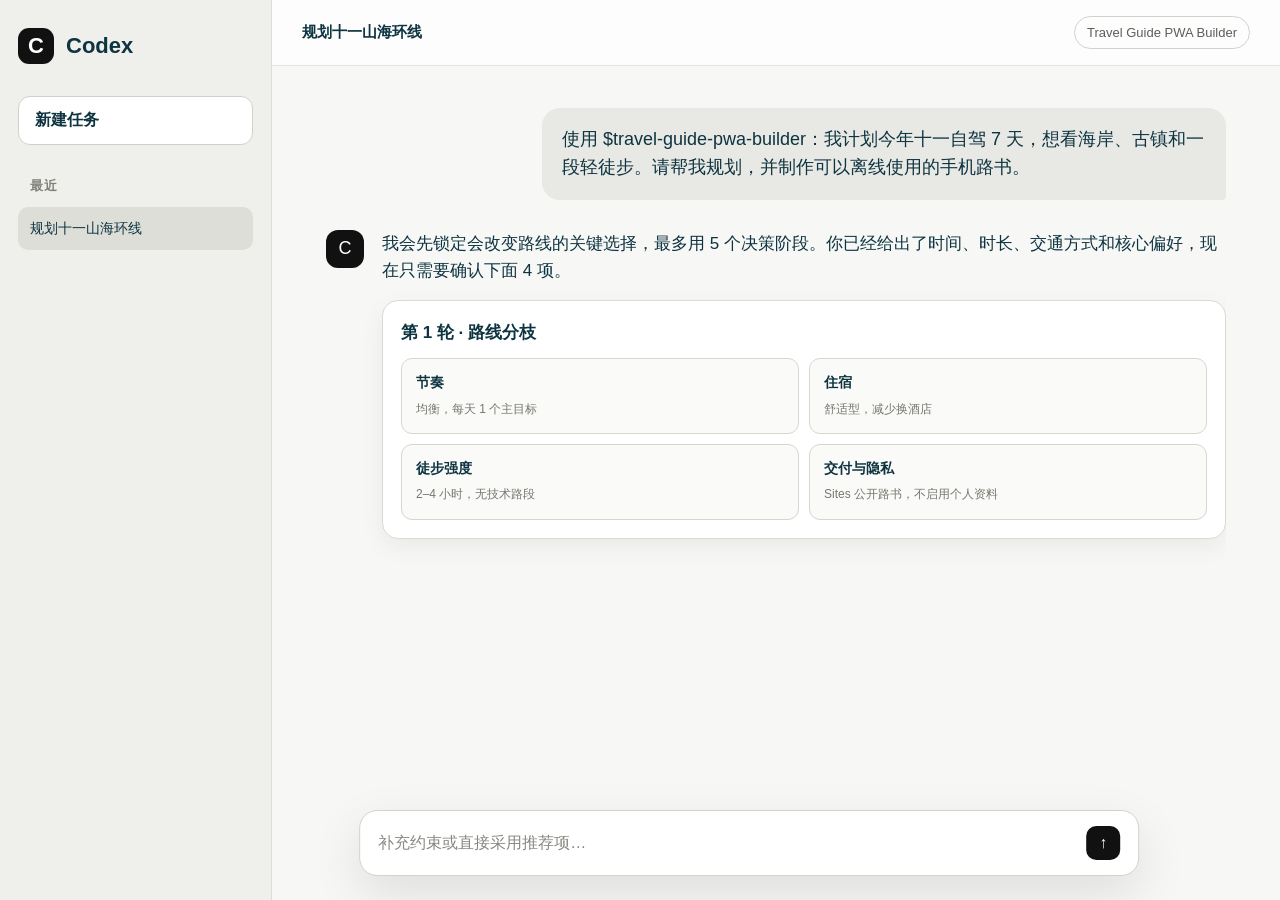
==== docs/demo-screenshots.html @ a0813d50 "Release travel guide skill 2.3" ====
<!doctype html>
<html lang="zh-CN">
<head>
  <meta charset="utf-8" />
  <meta name="viewport" content="width=device-width, initial-scale=1" />
  <title>Travel Guide PWA Builder documentation captures</title>
  <style>
    :root {
      color-scheme: light;
      --ink: #0d3440;
      --muted: #637a7d;
      --paper: #f7f1e6;
      --surface: #fffdf8;
      --nav: #073848;
      --teal: #0c8d8a;
      --gold: #e2a33f;
      --line: #dccdb6;
      --soft: #e2f2ef;
      --danger: #a94737;
      font-family: Inter, ui-sans-serif, -apple-system, BlinkMacSystemFont, "Segoe UI", "PingFang SC", sans-serif;
    }
    * { box-sizing: border-box; }
    html, body { margin: 0; width: 100%; height: 100%; overflow: hidden; background: #dfe8e7; color: var(--ink); }
    button { font: inherit; }
    .shot { display: none; width: 100vw; height: 100vh; }
    body[data-shot="chat"] .shot-chat,
    body[data-shot="home"] .shot-home,
    body[data-shot="map"] .shot-map { display: flex; }

    /* Codex conversation — the actual entry point before a guide exists. */
    .shot-chat { background: #f7f7f5; }
    .codex-sidebar { width: 272px; padding: 28px 18px; border-right: 1px solid #deded8; background: #efefec; }
    .codex-brand { display: flex; align-items: center; gap: 12px; font-size: 22px; font-weight: 700; }
    .codex-mark { width: 36px; height: 36px; border-radius: 11px; display: grid; place-items: center; color: white; background: #111; }
    .new-task { margin-top: 32px; padding: 13px 16px; border: 1px solid #d1d1cc; border-radius: 12px; background: white; font-weight: 650; }
    .side-label { margin: 32px 12px 12px; color: #81817b; font-size: 13px; font-weight: 700; letter-spacing: .08em; text-transform: uppercase; }
    .side-task { padding: 12px; border-radius: 10px; background: #deded9; font-size: 14px; line-height: 1.35; }
    .codex-main { flex: 1; display: flex; flex-direction: column; min-width: 0; }
    .codex-top { height: 66px; display: flex; align-items: center; justify-content: space-between; padding: 0 30px; border-bottom: 1px solid #e4e4de; background: rgba(255,255,255,.82); }
    .codex-top strong { font-size: 15px; }
    .model-pill { padding: 8px 12px; border: 1px solid #d2d2cb; border-radius: 999px; color: #5d5d58; font-size: 13px; }
    .conversation { width: min(900px, calc(100% - 72px)); margin: 0 auto; padding: 42px 0 126px; overflow: hidden; }
    .user-msg { margin-left: auto; width: 76%; padding: 18px 20px; border-radius: 18px 18px 4px 18px; background: #e8e8e4; font-size: 18px; line-height: 1.55; }
    .assistant-msg { margin-top: 30px; display: grid; grid-template-columns: 40px 1fr; gap: 16px; }
    .assistant-icon { width: 38px; height: 38px; border-radius: 12px; display: grid; place-items: center; background: #111; color: #fff; font-size: 18px; }
    .assistant-body { font-size: 17px; line-height: 1.6; }
    .decision-card { margin-top: 16px; padding: 18px; border: 1px solid #dbdbd4; border-radius: 16px; background: white; box-shadow: 0 8px 24px rgba(25, 35, 35, .06); }
    .decision-title { font-weight: 750; margin-bottom: 12px; }
    .decision-grid { display: grid; grid-template-columns: 1fr 1fr; gap: 10px; }
    .choice { padding: 12px 14px; border: 1px solid #d7d7d0; border-radius: 11px; background: #fafaf8; }
    .choice b { display: block; font-size: 14px; }
    .choice span { color: #777770; font-size: 12px; }
    .composer { position: absolute; left: 50%; bottom: 24px; transform: translateX(-36%); width: min(780px, 62vw); padding: 15px 18px; display: flex; align-items: center; justify-content: space-between; border: 1px solid #d3d3cd; border-radius: 18px; background: white; box-shadow: 0 18px 50px rgba(0,0,0,.1); color: #888881; }
    .send { width: 34px; height: 34px; border-radius: 10px; display: grid; place-items: center; color: white; background: #111; }

    /* Field home — browser-rendered product UI, not an illustration-only poster. */
    .shot-home { align-items: center; justify-content: center; gap: 70px; padding: 44px 80px; background: radial-gradient(circle at 20% 0%, #f6ead7 0, #dce8e6 44%, #c5d8d6 100%); }
    .phone { width: 420px; height: 830px; border: 12px solid #0d1c22; border-radius: 48px; overflow: hidden; background: var(--paper); box-shadow: 0 34px 80px rgba(9,37,45,.28); position: relative; }
    .phone-status { height: 40px; display: flex; align-items: center; justify-content: space-between; padding: 12px 24px 6px; color: white; background: var(--nav); font-size: 13px; font-weight: 700; }
    .app-head { padding: 16px 22px 20px; color: white; background: var(--nav); }
    .eyebrow { color: var(--gold); font-weight: 800; letter-spacing: .14em; font-size: 12px; }
    .app-head h1 { margin: 8px 0 2px; font-size: 28px; font-weight: 620; }
    .app-head p { margin: 0; color: #c9d9dd; font-size: 13px; }
    .phone-body { height: 682px; overflow: hidden; padding: 18px 18px 90px; }
    .countdown { padding: 12px 14px; border-left: 5px solid var(--gold); border-radius: 9px; color: #f5d59b; background: #174858; font-size: 15px; font-weight: 760; }
    .status-card { margin-top: 14px; padding: 16px; border: 1px solid var(--line); border-radius: 18px; background: var(--surface); }
    .status-row { display: flex; align-items: center; justify-content: space-between; }
    .day-badge { width: 54px; height: 54px; border-radius: 15px; display: grid; place-items: center; background: var(--gold); font-size: 20px; font-weight: 850; }
    .route-copy { flex: 1; padding-left: 12px; }
    .route-copy small { color: var(--muted); }
    .route-copy b { display: block; margin-top: 3px; font-size: 20px; }
    .next-label { margin-top: 16px; color: var(--muted); font-size: 12px; }
    .next-action { margin-top: 4px; font-size: 17px; font-weight: 760; }
    .deadline { margin-top: 12px; padding: 12px; border-left: 5px solid var(--danger); border-radius: 10px; background: #fbefeb; }
    .deadline small { color: var(--danger); font-weight: 800; }
    .deadline strong { display: block; margin-top: 3px; font-size: 18px; }
    .mini-actions { display: grid; grid-template-columns: repeat(3, 1fr); gap: 8px; margin-top: 14px; }
    .mini-action { padding: 11px 5px; text-align: center; border: 1px solid var(--line); border-radius: 11px; background: white; font-size: 12px; font-weight: 700; }
    .timeline { margin-top: 14px; padding: 14px; border: 1px solid var(--line); border-radius: 15px; background: rgba(255,255,255,.7); }
    .timeline h2 { margin: 0 0 10px; font-size: 15px; }
    .event { display: grid; grid-template-columns: 46px 1fr; gap: 10px; padding: 8px 0; border-top: 1px solid #e8ded0; font-size: 12px; }
    .event:first-of-type { border-top: 0; }
    .event time { color: var(--teal); font-weight: 800; }
    .bottom-nav { position: absolute; inset: auto 0 0; height: 76px; padding: 12px 13px 17px; display: grid; grid-template-columns: repeat(6,1fr); color: #bfd0d4; background: var(--nav); }
    .nav-item { text-align: center; font-size: 10px; }
    .nav-item i { display: block; margin: 0 auto 4px; width: 20px; height: 20px; border: 2px solid currentColor; border-radius: 6px; }
    .nav-item.active { color: white; }
    .story { width: min(650px, 48vw); }
    .story-kicker { color: #176765; font-size: 14px; font-weight: 850; letter-spacing: .12em; text-transform: uppercase; }
    .story h2 { margin: 12px 0 18px; color: #0a3945; font-size: 48px; line-height: 1.08; letter-spacing: -.03em; }
    .story p { margin: 0; color: #4c676b; font-size: 21px; line-height: 1.6; }
    .story-grid { display: grid; grid-template-columns: repeat(2,1fr); gap: 14px; margin-top: 28px; }
    .story-card { padding: 17px; border: 1px solid rgba(9,64,73,.16); border-radius: 16px; background: rgba(255,255,255,.58); }
    .story-card b { display: block; font-size: 16px; }
    .story-card span { display: block; margin-top: 6px; color: #647a7c; font-size: 13px; line-height: 1.45; }

    /* Landscape map and operation list. */
    .shot-map { background: var(--paper); }
    .side-nav { width: 118px; padding: 28px 14px; display: grid; align-content: center; gap: 22px; color: #bbd0d4; background: var(--nav); }
    .side-nav .nav-item { font-size: 12px; padding: 8px 0; border-radius: 12px; }
    .side-nav .nav-item.active { color: white; background: rgba(255,255,255,.1); }
    .map-main { flex: 1; padding: 26px 34px 30px; min-width: 0; }
    .map-title { display: flex; align-items: end; justify-content: space-between; }
    .map-title .eyebrow { color: #bd7720; }
    .map-title h1 { margin: 5px 0 0; font-size: 34px; }
    .map-title p { margin: 0; color: var(--muted); }
    .filters { display: flex; gap: 10px; margin: 22px 0 18px; overflow: hidden; }
    .filter { flex: 0 0 auto; padding: 10px 16px; border: 1px solid #cbb99d; border-radius: 999px; background: var(--surface); font-size: 13px; }
    .filter.active { border-color: var(--nav); color: white; background: var(--nav); }
    .map-workspace { height: calc(100vh - 166px); display: grid; grid-template-columns: minmax(0, 1.6fr) minmax(360px, .8fr); gap: 18px; }
    .map-frame { position: relative; isolation: isolate; overflow: hidden; border: 1px solid #bba98c; border-radius: 18px; background: #aad5de; }
    .landmass { position: absolute; inset: 0; background: linear-gradient(14deg, transparent 0 37%, #eef0e6 37% 73%, transparent 73%), linear-gradient(164deg, #dbe6d0 0 25%, transparent 25% 62%, #e8e3cb 62%); opacity: .95; }
    .road { position: absolute; height: 5px; transform-origin: left center; border-radius: 8px; background: var(--gold); box-shadow: 0 0 0 2px rgba(255,255,255,.65); }
    .r1 { left: 18%; top: 62%; width: 46%; transform: rotate(-13deg); }
    .r2 { left: 55%; top: 52%; width: 30%; transform: rotate(16deg); }
    .route-dash { position: absolute; left: 15%; top: 47%; width: 72%; height: 120px; border-top: 5px dashed #bc563c; border-radius: 50%; transform: rotate(4deg); }
    .pin { position: absolute; width: 38px; height: 38px; display: grid; place-items: center; border: 3px solid white; border-radius: 50% 50% 50% 9px; transform: rotate(-45deg); color: white; background: var(--teal); box-shadow: 0 6px 16px rgba(5,45,55,.26); font-size: 12px; font-weight: 800; }
    .pin span { transform: rotate(45deg); }
    .p1 { left: 19%; top: 56%; } .p2 { left: 38%; top: 43%; } .p3 { left: 61%; top: 52%; } .p4 { left: 80%; top: 68%; }
    .map-controls { position: absolute; left: 18px; right: 18px; bottom: 16px; display: grid; grid-template-columns: auto 1fr auto; align-items: center; gap: 12px; z-index: 10; pointer-events: none; }
    .control { min-height: 42px; padding: 10px 14px; border: 1px solid #b9b1a3; border-radius: 12px; background: rgba(255,255,255,.94); box-shadow: 0 6px 18px rgba(0,0,0,.12); font-size: 12px; font-weight: 750; pointer-events: auto; }
    .legend { justify-self: center; display: flex; gap: 16px; }
    .legend b::before { content: ""; display: inline-block; width: 18px; height: 4px; margin-right: 6px; vertical-align: middle; border-radius: 4px; background: var(--gold); }
    .legend b:last-child::before { background: #bc563c; }
    .place-list { display: flex; flex-direction: column; min-width: 0; overflow: hidden; border: 1px solid var(--line); border-radius: 18px; background: var(--surface); }
    .list-head { padding: 18px; display: flex; justify-content: space-between; border-bottom: 1px solid var(--line); background: white; }
    .list-head strong { font-size: 18px; }
    .list-body { overflow: hidden; padding: 0 18px; }
    .place { padding: 16px 0; border-bottom: 1px solid #e6dccd; }
    .place-title { display: flex; gap: 12px; align-items: start; }
    .place-num { color: var(--gold); font-weight: 850; }
    .place b { display: block; }
    .place small { color: var(--muted); }
    .place-actions { display: grid; grid-template-columns: repeat(3,1fr); gap: 8px; margin: 12px 0 0 28px; }
    .place-actions span { padding: 8px 6px; border: 1px solid #c7dbd9; border-radius: 8px; color: #087a77; text-align: center; font-size: 11px; font-weight: 800; }
  </style>
</head>
<body>
  <section class="shot shot-chat">
    <aside class="codex-sidebar">
      <div class="codex-brand"><span class="codex-mark">C</span><span>Codex</span></div>
      <div class="new-task" data-i18n="newTask"></div>
      <div class="side-label" data-i18n="recent"></div>
      <div class="side-task" data-i18n="taskTitle"></div>
    </aside>
    <main class="codex-main">
      <header class="codex-top"><strong data-i18n="taskTitle"></strong><span class="model-pill">Travel Guide PWA Builder</span></header>
      <div class="conversation">
        <div class="user-msg" data-i18n="prompt"></div>
        <div class="assistant-msg">
          <span class="assistant-icon">C</span>
          <div class="assistant-body">
            <div data-i18n="reply"></div>
            <div class="decision-card">
              <div class="decision-title" data-i18n="decisionTitle"></div>
              <div class="decision-grid">
                <div class="choice"><b data-i18n="choice1"></b><span data-i18n="choice1d"></span></div>
                <div class="choice"><b data-i18n="choice2"></b><span data-i18n="choice2d"></span></div>
                <div class="choice"><b data-i18n="choice3"></b><span data-i18n="choice3d"></span></div>
                <div class="choice"><b data-i18n="choice4"></b><span data-i18n="choice4d"></span></div>
              </div>
            </div>
          </div>
        </div>
      </div>
      <div class="composer"><span data-i18n="composer"></span><span class="send">↑</span></div>
    </main>
  </section>

  <section class="shot shot-home">
    <div class="phone">
      <div class="phone-status"><span>09:41</span><span>● ● ▰</span></div>
      <header class="app-head"><span class="eyebrow">FIELD GUIDE</span><h1 data-i18n="trip"></h1><p data-i18n="tripSub"></p></header>
      <div class="phone-body">
        <div class="countdown" data-i18n="countdown"></div>
        <article class="status-card">
          <div class="status-row"><span class="day-badge">D3</span><div class="route-copy"><small data-i18n="today"></small><b data-i18n="route"></b></div></div>
          <div class="next-label" data-i18n="next"></div><div class="next-action" data-i18n="nextAction"></div>
          <div class="deadline"><small>HARD DEADLINE</small><strong data-i18n="deadline"></strong></div>
          <div class="mini-actions"><div class="mini-action" data-i18n="ticket"></div><div class="mini-action" data-i18n="map"></div><div class="mini-action">PLAN B</div></div>
        </article>
        <section class="timeline"><h2 data-i18n="timeline"></h2><div class="event"><time>09:00</time><span data-i18n="event1"></span></div><div class="event"><time>12:10</time><span data-i18n="event2"></span></div><div class="event"><time>17:20</time><span data-i18n="event3"></span></div></section>
      </div>
      <nav class="bottom-nav"><span class="nav-item active"><i></i><span data-i18n="home"></span></span><span class="nav-item"><i></i><span data-i18n="itinerary"></span></span><span class="nav-item"><i></i><span data-i18n="map"></span></span><span class="nav-item"><i></i><span data-i18n="guide"></span></span><span class="nav-item"><i></i><span data-i18n="tools"></span></span><span class="nav-item"><i></i><span data-i18n="my"></span></span></nav>
    </div>
    <div class="story"><div class="story-kicker" data-i18n="storyKicker"></div><h2 data-i18n="storyTitle"></h2><p data-i18n="storyBody"></p><div class="story-grid"><div class="story-card"><b data-i18n="story1"></b><span data-i18n="story1d"></span></div><div class="story-card"><b data-i18n="story2"></b><span data-i18n="story2d"></span></div><div class="story-card"><b data-i18n="story3"></b><span data-i18n="story3d"></span></div><div class="story-card"><b data-i18n="story4"></b><span data-i18n="story4d"></span></div></div></div>
  </section>

  <section class="shot shot-map">
    <main class="map-main">
      <header class="map-title"><div><span class="eyebrow">INTERACTIVE MAP</span><h1 data-i18n="mapTitle"></h1></div><p data-i18n="mapSub"></p></header>
      <div class="filters"><span class="filter active" data-i18n="wholeTrip"></span><span class="filter">D1 · 10/01</span><span class="filter">D2 · 10/02</span><span class="filter">D3 · 10/03</span><span class="filter" data-i18n="coast"></span><span class="filter" data-i18n="mountain"></span></div>
      <div class="map-workspace">
        <div class="map-frame"><div class="landmass"></div><div class="road r1"></div><div class="road r2"></div><div class="route-dash"></div><div class="pin p1"><span>1</span></div><div class="pin p2"><span>4</span></div><div class="pin p3"><span>8</span></div><div class="pin p4"><span>12</span></div><div class="map-controls"><div class="control" data-i18n="exitLandscape"></div><div class="control legend"><b data-i18n="roadRail"></b><b data-i18n="flight"></b></div><div class="control" data-i18n="locate"></div></div></div>
        <aside class="place-list"><div class="list-head"><strong data-i18n="pointList"></strong><span data-i18n="count"></span></div><div class="list-body"><article class="place"><div class="place-title"><span class="place-num">1</span><div><b data-i18n="place1"></b><small>D1 · 10/01 · 09:20</small></div></div><div class="place-actions"><span data-i18n="focus"></span><span data-i18n="dayTrip"></span><span data-i18n="navigate"></span></div></article><article class="place"><div class="place-title"><span class="place-num">4</span><div><b data-i18n="place2"></b><small>D3 · 10/03 · 11:40</small></div></div><div class="place-actions"><span data-i18n="focus"></span><span data-i18n="deepGuide"></span><span data-i18n="navigate"></span></div></article><article class="place"><div class="place-title"><span class="place-num">8</span><div><b data-i18n="place3"></b><small>D5 · 10/05 · 08:00</small></div></div><div class="place-actions"><span data-i18n="focus"></span><span data-i18n="dayTrip"></span><span data-i18n="navigate"></span></div></article></div></aside>
      </div>
    </main>
    <nav class="side-nav"><span class="nav-item"><i></i><span data-i18n="home"></span></span><span class="nav-item"><i></i><span data-i18n="itinerary"></span></span><span class="nav-item active"><i></i><span data-i18n="map"></span></span><span class="nav-item"><i></i><span data-i18n="guide"></span></span><span class="nav-item"><i></i><span data-i18n="tools"></span></span><span class="nav-item"><i></i><span data-i18n="my"></span></span></nav>
  </section>

  <script>
    const params = new URLSearchParams(location.search);
    const lang = params.get('lang') === 'en' ? 'en' : 'zh';
    document.body.dataset.shot = params.get('shot') || 'chat';
    document.documentElement.lang = lang === 'zh' ? 'zh-CN' : 'en';
    const copy = {
      zh: {
        newTask:'新建任务', recent:'最近', taskTitle:'规划十一山海环线', prompt:'使用 $travel-guide-pwa-builder：我计划今年十一自驾 7 天，想看海岸、古镇和一段轻徒步。请帮我规划，并制作可以离线使用的手机路书。', reply:'我会先锁定会改变路线的关键选择，最多用 5 个决策阶段。你已经给出了时间、时长、交通方式和核心偏好，现在只需要确认下面 4 项。', decisionTitle:'第 1 轮 · 路线分枝', choice1:'节奏', choice1d:'均衡，每天 1 个主目标', choice2:'住宿', choice2d:'舒适型，减少换酒店', choice3:'徒步强度', choice3d:'2–4 小时，无技术路段', choice4:'交付与隐私', choice4d:'Sites 公开路书，不启用个人资料', composer:'补充约束或直接采用推荐项…',
        trip:'2030 山海环线', tripSub:'7 天 · 可离线现场执行', countdown:'距出发还有 12 天', today:'10月3日 周四', route:'海港市 → 山谷镇', next:'下一步', nextAction:'12:10 前结束午餐，前往东站', deadline:'13:05 最晚进入检票区', ticket:'票务', map:'地图', timeline:'今日执行主线', event1:'退房后寄存行李，步行游览旧港', event2:'取行李并前往东站', event3:'抵达山谷镇，入住后只安排晚餐', home:'首页', itinerary:'行程', guide:'指南', tools:'工具', my:'我的', storyKicker:'FIELD-FIRST DELIVERY', storyTitle:'10 秒内回答现场最重要的四个问题', storyBody:'路书优先呈现当前阶段、下一步、硬时限和失败分枝。百科内容退居二线，离线核心页面不依赖地图或实时服务才能打开。', story1:'动态首页', story1d:'按日期切换当前日，并明确区分预览与今天。', story2:'具体转场', story2d:'站点、时刻、缓冲、交通方式与备选路径。', story3:'受控更新', story3d:'显式检查完整应用版本，不把代码更新与私人同步混为一谈。', story4:'隐私分层', story4d:'公开路书与授权后的个人票据、住宿和成员记录隔离。',
        mapTitle:'互动地图', mapSub:'地图与点位清单在横屏下并排工作', wholeTrip:'全程', coast:'海岸段', mountain:'山地区', exitLandscape:'退出横屏', roadRail:'公路 / 铁路', flight:'航班', locate:'定位我', pointList:'点位清单', count:'共 12 项', place1:'抵达海港中央站', place2:'白塔观景台', place3:'山谷游客中心', focus:'定位', dayTrip:'当日行程', navigate:'导航', deepGuide:'深导'
      },
      en: {
        newTask:'New task', recent:'Recent', taskTitle:'Plan an autumn coast-and-mountains loop', prompt:'Use $travel-guide-pwa-builder. I am planning a seven-day self-drive trip in early October with a coast, historic towns, and one easy hike. Plan it and build a mobile guide that works offline.', reply:'I will first lock the choices that can change the route, using no more than five decision stages. You already supplied the dates, duration, transport, and anchor experiences, so only these four choices remain.', decisionTitle:'Stage 1 · Route branches', choice1:'Pace', choice1d:'Balanced, one anchor per day', choice2:'Stays', choice2d:'Comfortable, fewer hotel changes', choice3:'Hike level', choice3d:'2–4 hours, non-technical', choice4:'Delivery & privacy', choice4d:'Public Sites guide, no personal mode', composer:'Add a constraint or accept the recommended choices…',
        trip:'2030 Coast & Mountains Loop', tripSub:'7 days · field-ready offline guide', countdown:'12 days until departure', today:'Thu, October 3', route:'Harbor City → Valley Town', next:'Next action', nextAction:'Finish lunch by 12:10 and leave for East Station', deadline:'13:05 latest entry to the boarding area', ticket:'Tickets', map:'Map', timeline:'Today’s execution line', event1:'Check out, store luggage, walk through the old port', event2:'Collect luggage and leave for East Station', event3:'Arrive in Valley Town; check in and keep the evening light', home:'Home', itinerary:'Itinerary', guide:'Guides', tools:'Tools', my:'My', storyKicker:'FIELD-FIRST DELIVERY', storyTitle:'Answer the four critical field questions in ten seconds', storyBody:'The guide leads with current stage, next action, hard deadline, and failure branch. Encyclopedia content is secondary, and core offline pages do not depend on maps or live services to open.', story1:'Dynamic home', story1d:'Switches to the correct day and separates previews from today.', story2:'Concrete transfers', story2d:'Exact station, time, buffer, transport, and fallback path.', story3:'Controlled updates', story3d:'Checks the complete app release without confusing code updates and personal sync.', story4:'Privacy layers', story4d:'Separates the public guide from authorized tickets, stays, and member records.',
        mapTitle:'Interactive map', mapSub:'Map and place list work side by side in landscape', wholeTrip:'Whole trip', coast:'Coast phase', mountain:'Mountain phase', exitLandscape:'Exit landscape', roadRail:'Road / rail', flight:'Flight', locate:'Locate me', pointList:'Place list', count:'12 places', place1:'Arrive at Harbor Central', place2:'White Tower viewpoint', place3:'Valley visitor center', focus:'Focus', dayTrip:'Day plan', navigate:'Navigate', deepGuide:'Guide'
      }
    };
    document.querySelectorAll('[data-i18n]').forEach((node) => { node.textContent = copy[lang][node.dataset.i18n] || node.dataset.i18n; });
  </script>
</body>
</html>
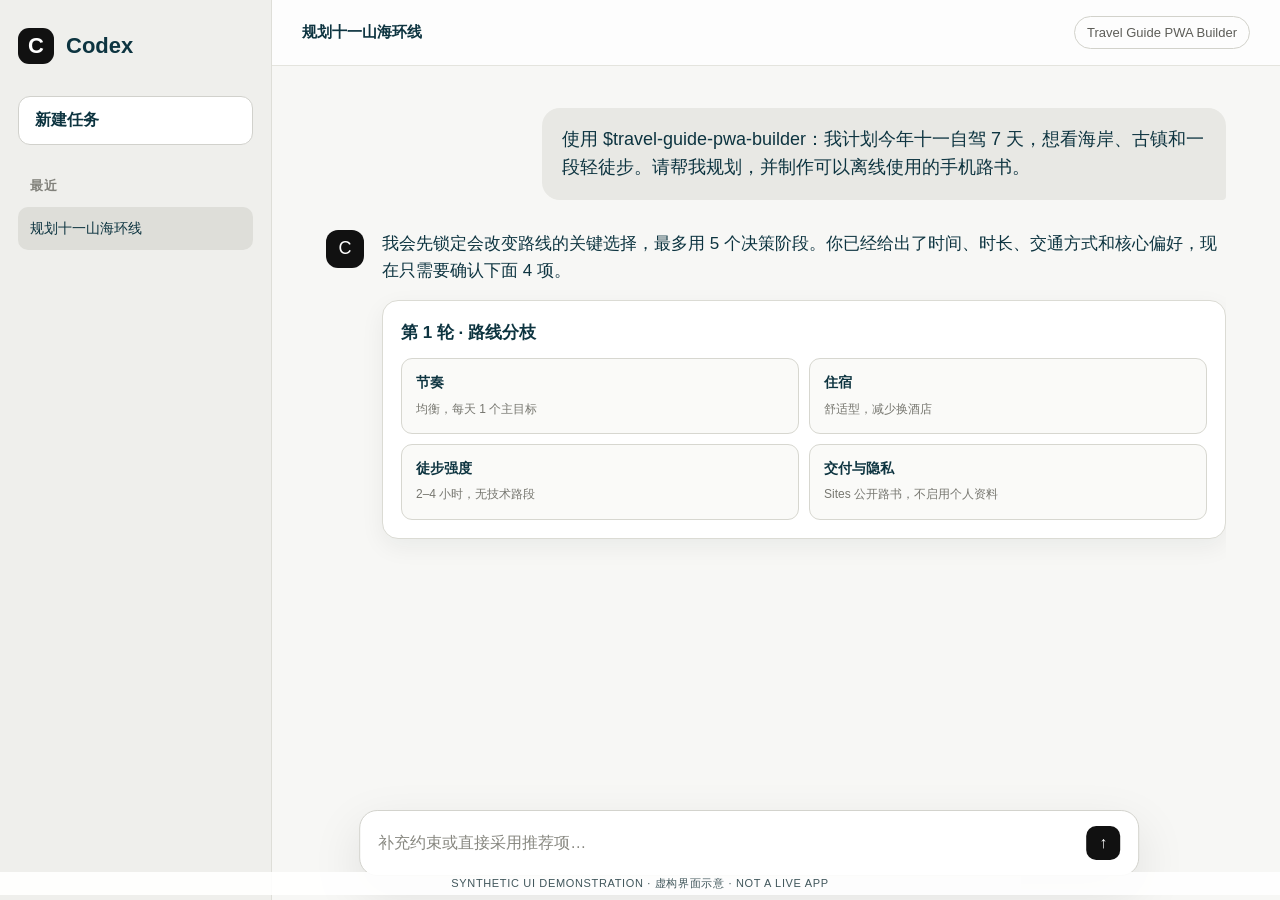
==== commit 7772a10d: "feat: release 2.4.0 itinerary updates and reliable public audits" ====
--- a/docs/demo-screenshots.html
+++ b/docs/demo-screenshots.html
@@ -25,9 +25,10 @@
     .shot { display: none; width: 100vw; height: 100vh; }
     body[data-shot="chat"] .shot-chat,
     body[data-shot="home"] .shot-home,
-    body[data-shot="map"] .shot-map { display: flex; }
-
-    /* Codex conversation — the actual entry point before a guide exists. */
+    body[data-shot="map"] .shot-map,
+    body[data-shot="logistics"] .shot-logistics { display: flex; }
+
+    /* Synthetic illustration of the conversation entry point; not a real app screenshot. */
     .shot-chat { background: #f7f7f5; }
     .codex-sidebar { width: 272px; padding: 28px 18px; border-right: 1px solid #deded8; background: #efefec; }
     .codex-brand { display: flex; align-items: center; gap: 12px; font-size: 22px; font-weight: 700; }
@@ -53,9 +54,9 @@
     .composer { position: absolute; left: 50%; bottom: 24px; transform: translateX(-36%); width: min(780px, 62vw); padding: 15px 18px; display: flex; align-items: center; justify-content: space-between; border: 1px solid #d3d3cd; border-radius: 18px; background: white; box-shadow: 0 18px 50px rgba(0,0,0,.1); color: #888881; }
     .send { width: 34px; height: 34px; border-radius: 10px; display: grid; place-items: center; color: white; background: #111; }
 
-    /* Field home — browser-rendered product UI, not an illustration-only poster. */
+    /* Synthetic field-home illustration; not a functional starter application. */
     .shot-home { align-items: center; justify-content: center; gap: 70px; padding: 44px 80px; background: radial-gradient(circle at 20% 0%, #f6ead7 0, #dce8e6 44%, #c5d8d6 100%); }
-    .phone { width: 420px; height: 830px; border: 12px solid #0d1c22; border-radius: 48px; overflow: hidden; background: var(--paper); box-shadow: 0 34px 80px rgba(9,37,45,.28); position: relative; }
+    .phone { width: 420px; height: 860px; border: 12px solid #0d1c22; border-radius: 48px; overflow: hidden; background: var(--paper); box-shadow: 0 34px 80px rgba(9,37,45,.28); position: relative; }
     .phone-status { height: 40px; display: flex; align-items: center; justify-content: space-between; padding: 12px 24px 6px; color: white; background: var(--nav); font-size: 13px; font-weight: 700; }
     .app-head { padding: 16px 22px 20px; color: white; background: var(--nav); }
     .eyebrow { color: var(--gold); font-weight: 800; letter-spacing: .14em; font-size: 12px; }
@@ -107,7 +108,7 @@
     .filters { display: flex; gap: 10px; margin: 22px 0 18px; overflow: hidden; }
     .filter { flex: 0 0 auto; padding: 10px 16px; border: 1px solid #cbb99d; border-radius: 999px; background: var(--surface); font-size: 13px; }
     .filter.active { border-color: var(--nav); color: white; background: var(--nav); }
-    .map-workspace { height: calc(100vh - 166px); display: grid; grid-template-columns: minmax(0, 1.6fr) minmax(360px, .8fr); gap: 18px; }
+    .map-workspace { height: calc(100vh - 210px); display: grid; grid-template-columns: minmax(0, 1.6fr) minmax(360px, .8fr); gap: 18px; }
     .map-frame { position: relative; isolation: isolate; overflow: hidden; border: 1px solid #bba98c; border-radius: 18px; background: #aad5de; }
     .landmass { position: absolute; inset: 0; background: linear-gradient(14deg, transparent 0 37%, #eef0e6 37% 73%, transparent 73%), linear-gradient(164deg, #dbe6d0 0 25%, transparent 25% 62%, #e8e3cb 62%); opacity: .95; }
     .road { position: absolute; height: 5px; transform-origin: left center; border-radius: 8px; background: var(--gold); box-shadow: 0 0 0 2px rgba(255,255,255,.65); }
@@ -133,6 +134,16 @@
     .place small { color: var(--muted); }
     .place-actions { display: grid; grid-template-columns: repeat(3,1fr); gap: 8px; margin: 12px 0 0 28px; }
     .place-actions span { padding: 8px 6px; border: 1px solid #c7dbd9; border-radius: 8px; color: #087a77; text-align: center; font-size: 11px; font-weight: 800; }
+
+    body::after {content:"SYNTHETIC UI DEMONSTRATION · 虚构界面示意 · NOT A LIVE APP";position:fixed;bottom:5px;left:0;right:0;text-align:center;font-size:11px;letter-spacing:.06em;color:#40565b;background:rgba(255,255,255,.9);padding:4px;z-index:100;}
+    .shot-logistics {flex-direction:column;padding:46px 60px;background:var(--paper);gap:22px;}
+    .logistics-head h1 {font-size:38px;margin:8px 0;}.logistics-head p {margin:0;color:var(--muted);font-size:18px;}
+    .logistics-grid {display:grid;grid-template-columns:1fr 1fr;gap:20px;}
+    .logistics-card {background:var(--surface);border:1px solid var(--line);border-radius:18px;padding:24px;}
+    .logistics-card h2{margin:8px 0 15px;font-size:25px;}.logistics-card p {font-size:17px;line-height:1.55;margin:10px 0;}
+    .logistics-card .label {color:var(--teal);font-size:12px;letter-spacing:.09em;font-weight:800;}
+    .logistics-bottom {display:grid;grid-template-columns:1.2fr 1fr;gap:20px;}.logistics-card.accent {background:var(--soft);}
+    .map-frame::after {content:"SCHEMATIC ONLY · 非导航地图";position:absolute;top:16px;left:16px;padding:8px;background:rgba(255,255,255,.9);font-size:12px;color:var(--ink);}
   </style>
 </head>
 <body>
@@ -198,6 +209,16 @@
     <nav class="side-nav"><span class="nav-item"><i></i><span data-i18n="home"></span></span><span class="nav-item"><i></i><span data-i18n="itinerary"></span></span><span class="nav-item active"><i></i><span data-i18n="map"></span></span><span class="nav-item"><i></i><span data-i18n="guide"></span></span><span class="nav-item"><i></i><span data-i18n="tools"></span></span><span class="nav-item"><i></i><span data-i18n="my"></span></span></nav>
   </section>
 
+
+  <section class="shot shot-logistics">
+    <header class="logistics-head"><span class="eyebrow">ITINERARY-LEVEL UPDATE · 2.4.0</span><h1 data-i18n="logTitle"></h1><p data-i18n="logSub"></p></header>
+    <div class="logistics-grid">
+      <article class="logistics-card"><span class="label">LUNCH · PRIMARY / BACKUP</span><h2 data-i18n="lunchName"></h2><p data-i18n="lunchFit"></p><p data-i18n="lunchTime"></p><p data-i18n="lunchBackup"></p></article>
+      <article class="logistics-card"><span class="label">DINNER · PRIMARY / BACKUP</span><h2 data-i18n="dinnerName"></h2><p data-i18n="dinnerFit"></p><p data-i18n="dinnerTime"></p><p data-i18n="dinnerBackup"></p></article>
+    </div>
+    <div class="logistics-bottom"><article class="logistics-card"><span class="label">BASE HOTEL · CONDITIONS FIRST</span><h2 data-i18n="hotelTitle"></h2><p data-i18n="hotelStorage"></p><p data-i18n="hotelCheck"></p></article><article class="logistics-card accent"><span class="label">PREPARE TONIGHT · RECOVER TOMORROW</span><h2 data-i18n="prepTitle"></h2><p data-i18n="prepItems"></p><p data-i18n="recovery"></p></article></div>
+  </section>
+
   <script>
     const params = new URLSearchParams(location.search);
     const lang = params.get('lang') === 'en' ? 'en' : 'zh';
@@ -206,13 +227,13 @@
     const copy = {
       zh: {
         newTask:'新建任务', recent:'最近', taskTitle:'规划十一山海环线', prompt:'使用 $travel-guide-pwa-builder：我计划今年十一自驾 7 天，想看海岸、古镇和一段轻徒步。请帮我规划，并制作可以离线使用的手机路书。', reply:'我会先锁定会改变路线的关键选择，最多用 5 个决策阶段。你已经给出了时间、时长、交通方式和核心偏好，现在只需要确认下面 4 项。', decisionTitle:'第 1 轮 · 路线分枝', choice1:'节奏', choice1d:'均衡，每天 1 个主目标', choice2:'住宿', choice2d:'舒适型，减少换酒店', choice3:'徒步强度', choice3d:'2–4 小时，无技术路段', choice4:'交付与隐私', choice4d:'Sites 公开路书，不启用个人资料', composer:'补充约束或直接采用推荐项…',
-        trip:'2030 山海环线', tripSub:'7 天 · 可离线现场执行', countdown:'距出发还有 12 天', today:'10月3日 周四', route:'海港市 → 山谷镇', next:'下一步', nextAction:'12:10 前结束午餐，前往东站', deadline:'13:05 最晚进入检票区', ticket:'票务', map:'地图', timeline:'今日执行主线', event1:'退房后寄存行李，步行游览旧港', event2:'取行李并前往东站', event3:'抵达山谷镇，入住后只安排晚餐', home:'首页', itinerary:'行程', guide:'指南', tools:'工具', my:'我的', storyKicker:'FIELD-FIRST DELIVERY', storyTitle:'10 秒内回答现场最重要的四个问题', storyBody:'路书优先呈现当前阶段、下一步、硬时限和失败分枝。百科内容退居二线，离线核心页面不依赖地图或实时服务才能打开。', story1:'动态首页', story1d:'按日期切换当前日，并明确区分预览与今天。', story2:'具体转场', story2d:'站点、时刻、缓冲、交通方式与备选路径。', story3:'受控更新', story3d:'显式检查完整应用版本，不把代码更新与私人同步混为一谈。', story4:'隐私分层', story4d:'公开路书与授权后的个人票据、住宿和成员记录隔离。',
-        mapTitle:'互动地图', mapSub:'地图与点位清单在横屏下并排工作', wholeTrip:'全程', coast:'海岸段', mountain:'山地区', exitLandscape:'退出横屏', roadRail:'公路 / 铁路', flight:'航班', locate:'定位我', pointList:'点位清单', count:'共 12 项', place1:'抵达海港中央站', place2:'白塔观景台', place3:'山谷游客中心', focus:'定位', dayTrip:'当日行程', navigate:'导航', deepGuide:'深导'
+        trip:'2030 山海环线', tripSub:'7 天 · 可离线现场执行', countdown:'行前预览 · 距出发还有 12 天', today:'10月3日 周四', route:'海港市 → 山谷镇', next:'下一步', nextAction:'12:10 前结束午餐，前往东站', deadline:'13:05 最晚进入检票区', ticket:'票务', map:'地图', timeline:'预览当日执行主线', event1:'退房后寄存行李，步行游览旧港', event2:'取行李并前往东站', event3:'抵达山谷镇，入住后只安排晚餐', home:'首页', itinerary:'行程', guide:'指南', tools:'工具', my:'我的', storyKicker:'FIELD-FIRST DELIVERY', storyTitle:'10 秒内回答现场最重要的四个问题', storyBody:'路书优先呈现当前阶段、下一步、硬时限和失败分枝。百科内容退居二线，离线核心页面不依赖地图或实时服务才能打开。', story1:'动态首页', story1d:'按日期切换当前日，并明确区分预览与今天。', story2:'具体转场', story2d:'站点、时刻、缓冲、交通方式与备选路径。', story3:'受控更新', story3d:'显式检查完整应用版本，不把代码更新与私人同步混为一谈。', story4:'隐私分层', story4d:'公开路书与授权后的个人票据、住宿和成员记录隔离。',
+        logTitle:'围绕旅程安排吃、住与恢复',logSub:'D4 · 虚构港湾行程｜已订交通保持不变，其他安排服务于转场',lunchName:'东站市场简餐区',lunchFit:'结束旧港散步后顺路用餐，不跨城找名店。',lunchTime:'11:30–12:10 · 40分钟 · 人均预算待核',lunchBackup:'Backup：站内现成轻食；排队超过10分钟就切换。',dinnerName:'原酒店附近家常餐',dinnerFit:'回城后短程用餐，20:00前结束，早睡。',dinnerTime:'18:30–19:15 · 45分钟 · 营业需确认',dinnerBackup:'Backup：预留酒店简餐，不依赖深夜外卖。',hotelTitle:'同一家酒店，两次入住',hotelStorage:'日团当天仍住原房，大箱留房；退房后的跨订单寄存单独确认。',hotelCheck:'落实：寄存日期、费用与凭证；凌晨前台、早餐盒、机场车。',prepTitle:'长团前完成准备',prepItems:'称重、飞行衣物、房费与机场车，都在出团前落实。',recovery:'下一天只取箱、洗衣和午睡；删去可选景点。',mapTitle:'互动地图', mapSub:'地图与点位清单在横屏下并排工作', wholeTrip:'全程', coast:'海岸段', mountain:'山地区', exitLandscape:'查看全局路线', roadRail:'公路 / 铁路', flight:'航班', locate:'定位我', pointList:'点位清单', count:'共 12 项', place1:'抵达海港中央站', place2:'白塔观景台', place3:'山谷游客中心', focus:'定位', dayTrip:'当日行程', navigate:'导航', deepGuide:'深导'
       },
       en: {
         newTask:'New task', recent:'Recent', taskTitle:'Plan an autumn coast-and-mountains loop', prompt:'Use $travel-guide-pwa-builder. I am planning a seven-day self-drive trip in early October with a coast, historic towns, and one easy hike. Plan it and build a mobile guide that works offline.', reply:'I will first lock the choices that can change the route, using no more than five decision stages. You already supplied the dates, duration, transport, and anchor experiences, so only these four choices remain.', decisionTitle:'Stage 1 · Route branches', choice1:'Pace', choice1d:'Balanced, one anchor per day', choice2:'Stays', choice2d:'Comfortable, fewer hotel changes', choice3:'Hike level', choice3d:'2–4 hours, non-technical', choice4:'Delivery & privacy', choice4d:'Public Sites guide, no personal mode', composer:'Add a constraint or accept the recommended choices…',
-        trip:'2030 Coast & Mountains Loop', tripSub:'7 days · field-ready offline guide', countdown:'12 days until departure', today:'Thu, October 3', route:'Harbor City → Valley Town', next:'Next action', nextAction:'Finish lunch by 12:10 and leave for East Station', deadline:'13:05 latest entry to the boarding area', ticket:'Tickets', map:'Map', timeline:'Today’s execution line', event1:'Check out, store luggage, walk through the old port', event2:'Collect luggage and leave for East Station', event3:'Arrive in Valley Town; check in and keep the evening light', home:'Home', itinerary:'Itinerary', guide:'Guides', tools:'Tools', my:'My', storyKicker:'FIELD-FIRST DELIVERY', storyTitle:'Answer the four critical field questions in ten seconds', storyBody:'The guide leads with current stage, next action, hard deadline, and failure branch. Encyclopedia content is secondary, and core offline pages do not depend on maps or live services to open.', story1:'Dynamic home', story1d:'Switches to the correct day and separates previews from today.', story2:'Concrete transfers', story2d:'Exact station, time, buffer, transport, and fallback path.', story3:'Controlled updates', story3d:'Checks the complete app release without confusing code updates and personal sync.', story4:'Privacy layers', story4d:'Separates the public guide from authorized tickets, stays, and member records.',
-        mapTitle:'Interactive map', mapSub:'Map and place list work side by side in landscape', wholeTrip:'Whole trip', coast:'Coast phase', mountain:'Mountain phase', exitLandscape:'Exit landscape', roadRail:'Road / rail', flight:'Flight', locate:'Locate me', pointList:'Place list', count:'12 places', place1:'Arrive at Harbor Central', place2:'White Tower viewpoint', place3:'Valley visitor center', focus:'Focus', dayTrip:'Day plan', navigate:'Navigate', deepGuide:'Guide'
+        trip:'2030 Coast & Mountains Loop', tripSub:'7 days · field-ready offline guide', countdown:'Trip preview · 12 days to departure', today:'Thu, October 3', route:'Harbor City → Valley Town', next:'Next action', nextAction:'Finish lunch by 12:10 and leave for East Station', deadline:'13:05 latest entry to the boarding area', ticket:'Tickets', map:'Map', timeline:'Preview day timeline', event1:'Check out, store luggage, walk through the old port', event2:'Collect luggage and leave for East Station', event3:'Arrive in Valley Town; check in and keep the evening light', home:'Home', itinerary:'Itinerary', guide:'Guides', tools:'Tools', my:'My', storyKicker:'FIELD-FIRST DELIVERY', storyTitle:'Answer the four critical field questions in ten seconds', storyBody:'The guide leads with current stage, next action, hard deadline, and failure branch. Encyclopedia content is secondary, and core offline pages do not depend on maps or live services to open.', story1:'Dynamic home', story1d:'Switches to the correct day and separates previews from today.', story2:'Concrete transfers', story2d:'Exact station, time, buffer, transport, and fallback path.', story3:'Controlled updates', story3d:'Checks the complete app release without confusing code updates and personal sync.', story4:'Privacy layers', story4d:'Separates the public guide from authorized tickets, stays, and member records.',
+        logTitle:'Fit meals, stays and recovery to the trip',logSub:'D4 · Fictional harbor journey | Booked transport stays fixed; support plans fit around it',lunchName:'East Station market lunch',lunchFit:'Eat along the route after the old-port walk; avoid a cross-city detour.',lunchTime:'11:30–12:10 · 40 minutes · Budget to verify',lunchBackup:'Backup: ready-to-go station food. Switch if the queue exceeds 10 minutes.',dinnerName:'Local food near the base hotel',dinnerFit:'A short trip after returning to town. Finish before 20:00 and sleep early.',dinnerTime:'18:30–19:15 · 45 minutes · Hours to confirm',dinnerBackup:'Backup: pre-arranged hotel food; do not depend on late-night delivery.',hotelTitle:'One hotel, two reservations',hotelStorage:'Keep the room during a day tour. Confirm storage separately after checkout between stays.',hotelCheck:'Confirm dates, fee and receipt; early reception, breakfast box and airport car.',prepTitle:'Prepare before the long tour',prepItems:'Weigh bags, set out flight clothes, settle charges and confirm the airport car before leaving.',recovery:'The next day: collect bags, do laundry and rest. Drop optional sights.',mapTitle:'Interactive map', mapSub:'Map and place list work side by side in landscape', wholeTrip:'Whole trip', coast:'Coast phase', mountain:'Mountain phase', exitLandscape:'Fit route', roadRail:'Road / rail', flight:'Flight', locate:'Locate me', pointList:'Place list', count:'12 places', place1:'Arrive at Harbor Central', place2:'White Tower viewpoint', place3:'Valley visitor center', focus:'Focus', dayTrip:'Day plan', navigate:'Navigate', deepGuide:'Guide'
       }
     };
     document.querySelectorAll('[data-i18n]').forEach((node) => { node.textContent = copy[lang][node.dataset.i18n] || node.dataset.i18n; });
